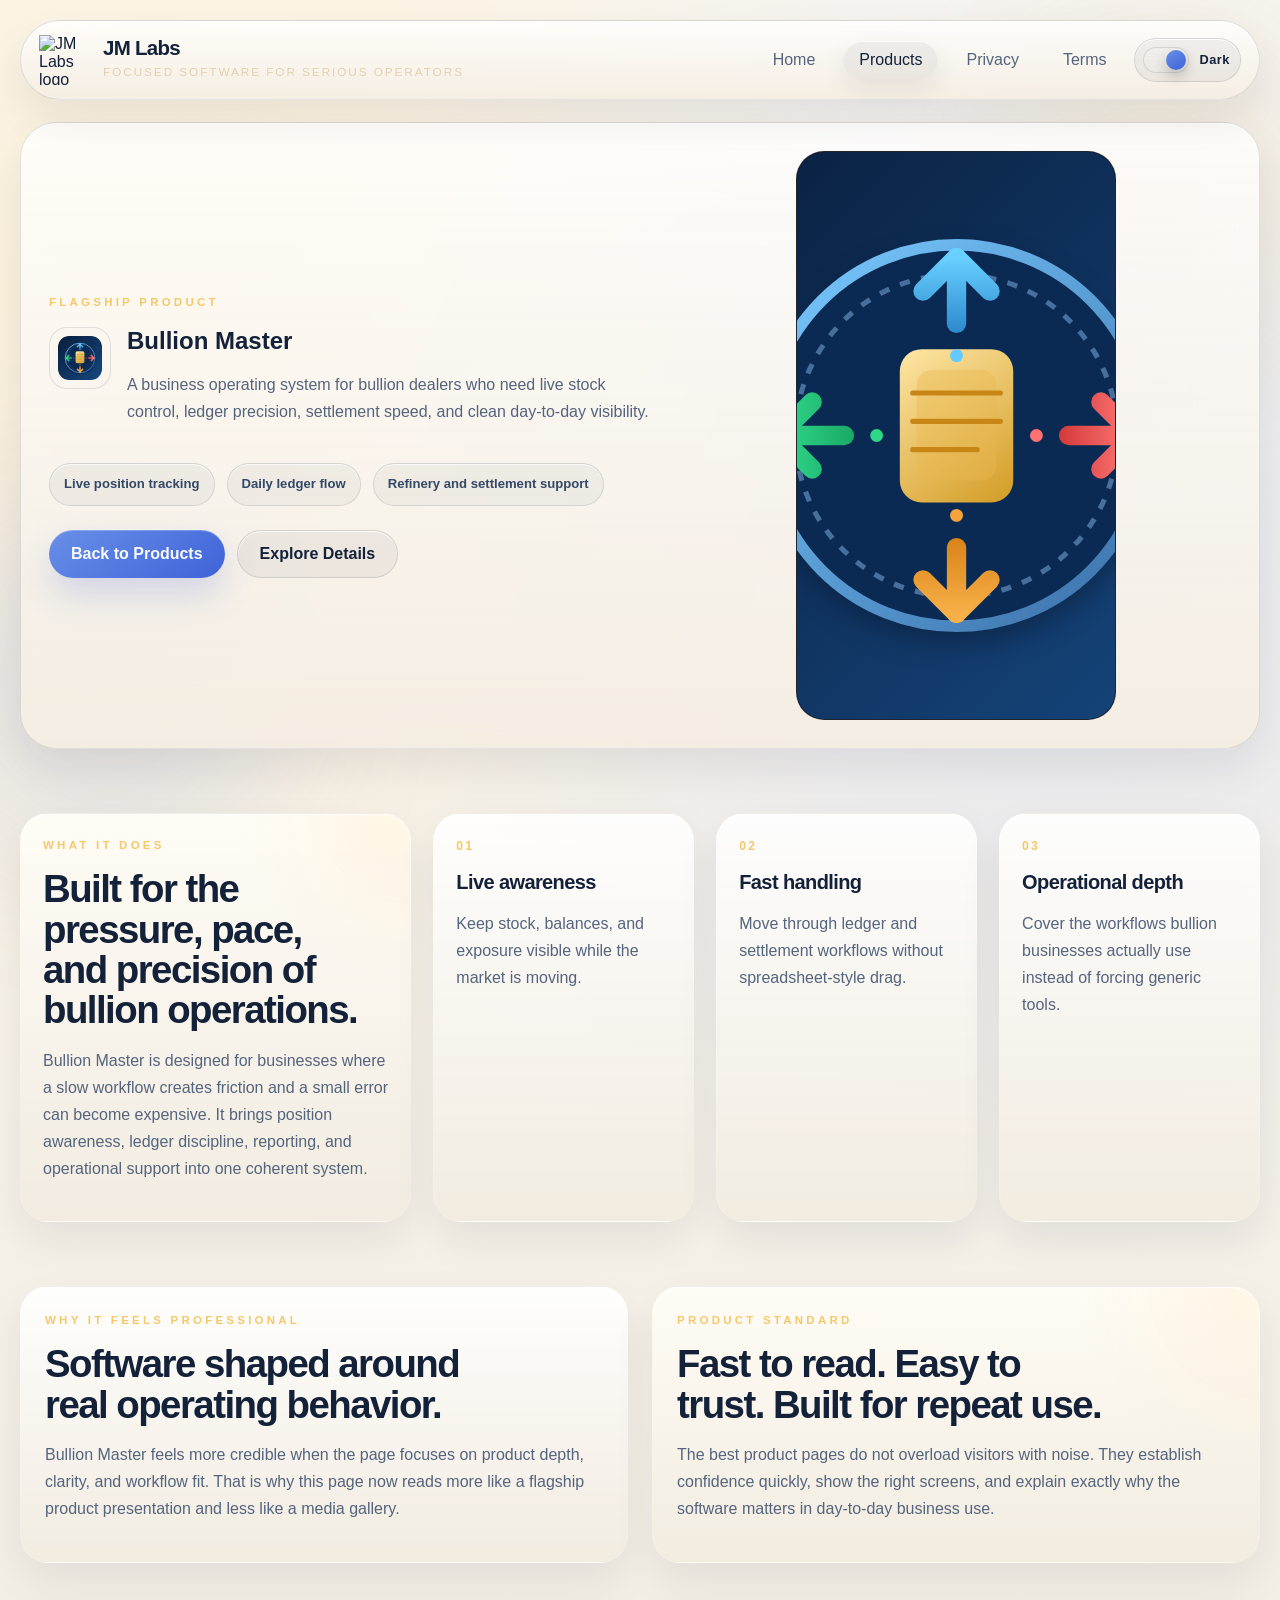
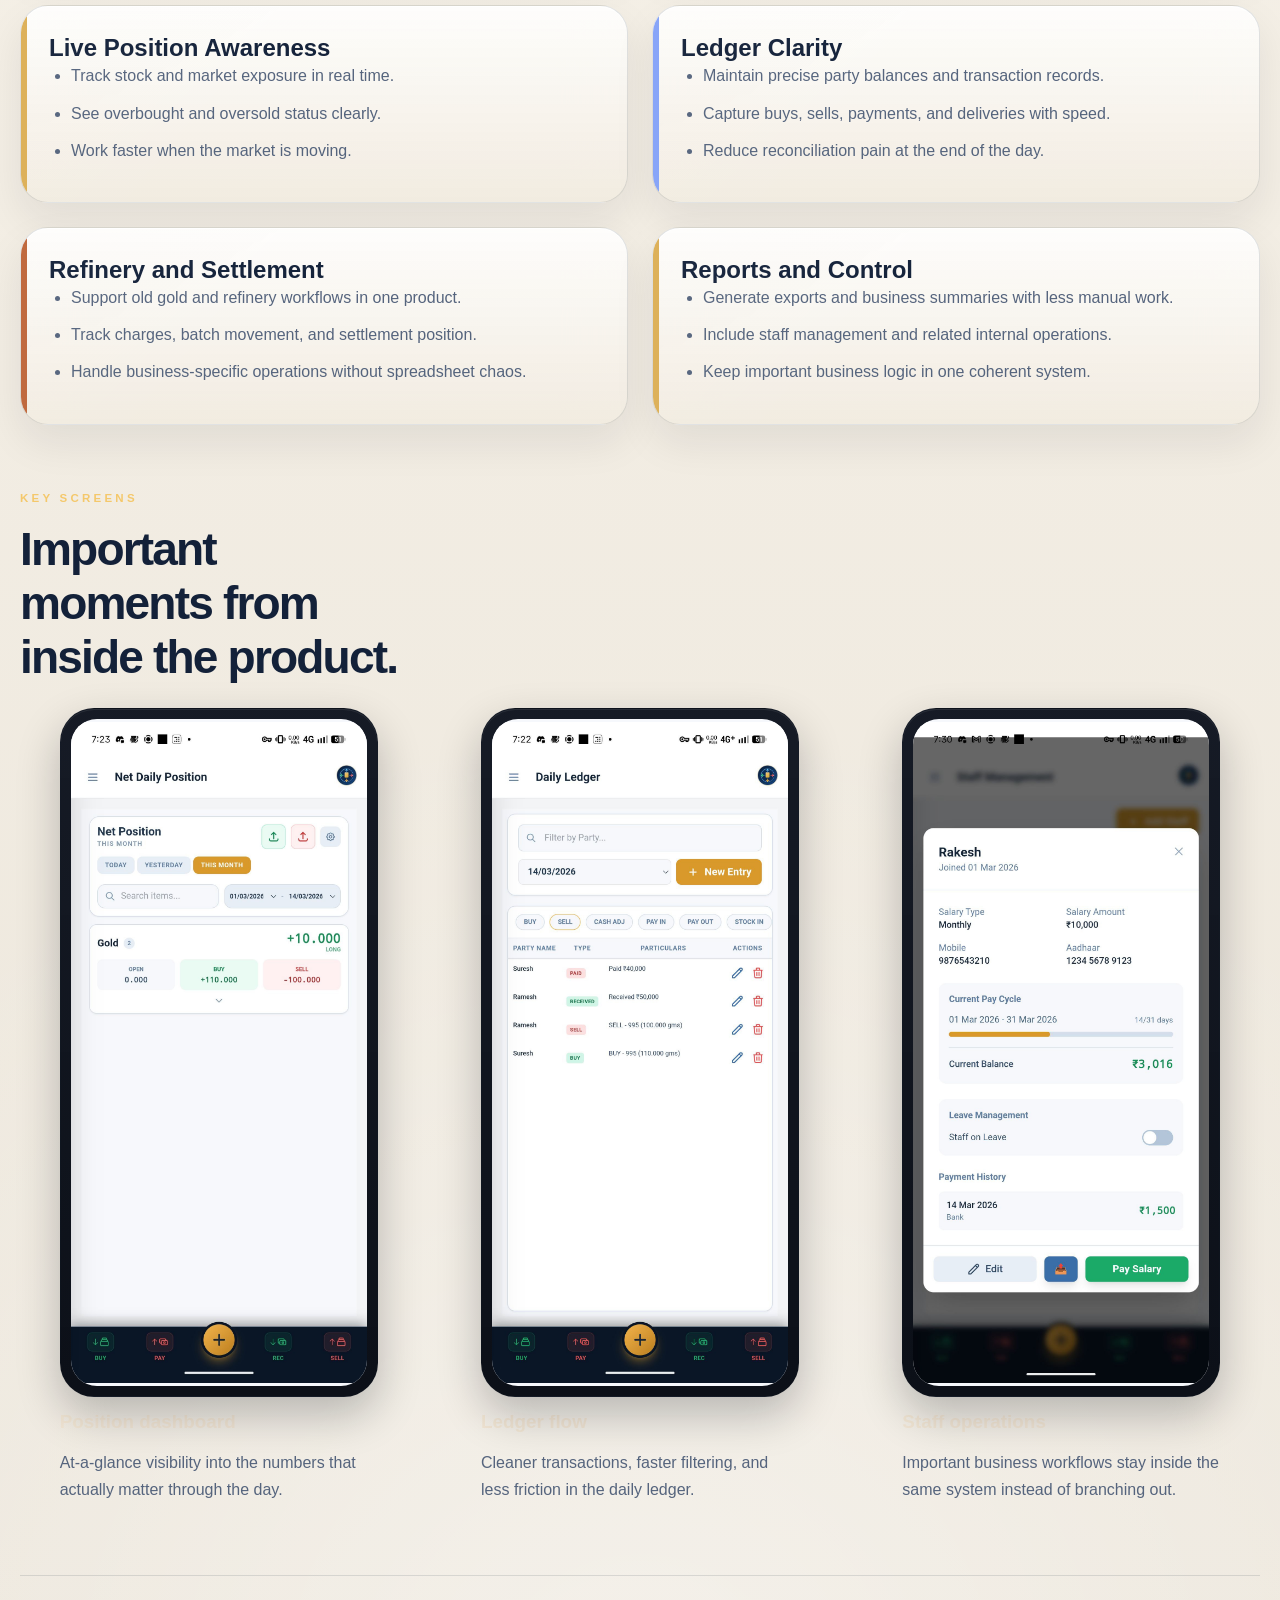
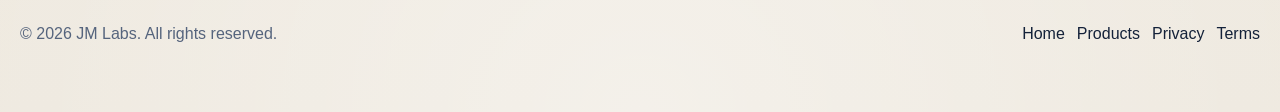
==== bullion-master.html @ 19a1b7b4 "Deploy site from JM-Labs-Pvt-Ltd/JM-Labs-Official-Website@8c43b863557e855a9a0ef1b37d0a8977aa1fcd09" ====
<!DOCTYPE html>
<html lang="en">
  <head>
    <meta charset="UTF-8" />
    <meta name="viewport" content="width=device-width, initial-scale=1.0" />
    <title>Bullion Master | JM Labs</title>
    <meta
      name="description"
      content="Explore Bullion Master by JM Labs, including workflows, key screens, and product details for bullion businesses."
    />
    <script>
      (() => {
        try {
          const savedTheme = localStorage.getItem("jmlabs-theme");
          const systemTheme = window.matchMedia("(prefers-color-scheme: light)").matches ? "light" : "dark";
          document.documentElement.dataset.theme = savedTheme || systemTheme;
        } catch {
          document.documentElement.dataset.theme = "dark";
        }
      })();
    </script>
    <link rel="icon" type="image/svg+xml" href="./assets/jm-labs-icon-final-DJR-SEWx.svg" />
    <script type="module" crossorigin src="./assets/script-Eg68pvs0.js"></script>
    <link rel="stylesheet" crossorigin href="./assets/script-B5YEWej2.css">
  </head>
  <body data-page="products">
    <div class="site-chrome">
      <header class="site-header">
        <a class="brand-mark" href="./index.html" aria-label="JM Labs home">
          <img class="brand-icon" src="data:image/svg+xml,%3csvg%20width='1024'%20height='1024'%20viewBox='0%200%201024%201024'%20xmlns='http://www.w3.org/2000/svg'%20fill='none'%3e%3cdefs%3e%3clinearGradient%20id='bgFinal'%20x1='94'%20y1='88'%20x2='930'%20y2='928'%20gradientUnits='userSpaceOnUse'%3e%3cstop%20stop-color='%231A2234'/%3e%3cstop%20offset='1'%20stop-color='%230C1018'/%3e%3c/linearGradient%3e%3clinearGradient%20id='meshFinal'%20x1='236'%20y1='230'%20x2='776'%20y2='794'%20gradientUnits='userSpaceOnUse'%3e%3cstop%20stop-color='%2391D3FF'/%3e%3cstop%20offset='0.56'%20stop-color='%235A7DE0'/%3e%3cstop%20offset='1'%20stop-color='%23F0BC62'/%3e%3c/linearGradient%3e%3c/defs%3e%3crect%20x='72'%20y='72'%20width='880'%20height='880'%20rx='252'%20fill='url(%23bgFinal)'/%3e%3ccircle%20cx='512'%20cy='512'%20r='308'%20stroke='%23FFFFFF'%20stroke-opacity='0.06'%20stroke-width='2'/%3e%3cg%20stroke='url(%23meshFinal)'%20stroke-width='34'%20stroke-linecap='round'%20stroke-linejoin='round'%3e%3cpath%20d='M274%20306H360V682C360%20734%20334%20770%20284%20770'/%3e%3cpath%20d='M474%20736V324L624%20516L730%20392V736'/%3e%3c/g%3e%3cg%20fill='%23F3C66D'%3e%3ccircle%20cx='360'%20cy='306'%20r='21'/%3e%3ccircle%20cx='284'%20cy='770'%20r='21'/%3e%3ccircle%20cx='474'%20cy='324'%20r='21'/%3e%3ccircle%20cx='624'%20cy='516'%20r='21'/%3e%3ccircle%20cx='730'%20cy='392'%20r='21'/%3e%3ccircle%20cx='730'%20cy='736'%20r='21'/%3e%3c/g%3e%3c/svg%3e" alt="JM Labs logo" />
          <span class="brand-lockup">
            <span class="brand-wordmark">JM Labs</span>
            <span class="brand-caption">Focused software for serious operators</span>
          </span>
        </a>

        <div class="header-controls">
          <nav class="site-nav" id="site-nav">
            <a href="./index.html">Home</a>
            <a class="is-active" href="./product-details.html">Products</a>
            <a href="./privacy-policy.html">Privacy</a>
            <a href="./terms-and-conditions.html">Terms</a>
          </nav>

          <button class="theme-toggle" type="button" data-theme-toggle aria-pressed="false">
            <span class="theme-toggle-track" aria-hidden="true">
              <span class="theme-toggle-thumb"></span>
            </span>
            <span class="theme-toggle-label">Light</span>
          </button>

          <button class="menu-toggle" type="button" aria-expanded="false" aria-controls="site-nav">
            Menu
          </button>
        </div>
      </header>

      <main class="content-page">
        <section class="product-hero reveal">
          <div class="product-hero-copy">
            <p class="eyebrow">Flagship Product</p>
            <div class="portfolio-brand product-hero-brand">
              <img class="product-logo" src="data:image/svg+xml,%3csvg%20width='880'%20height='880'%20viewBox='72%2072%20880%20880'%20xmlns='http://www.w3.org/2000/svg'%20fill='none'%3e%3cdefs%3e%3clinearGradient%20id='bg'%20x1='112'%20y1='120'%20x2='918'%20y2='918'%20gradientUnits='userSpaceOnUse'%3e%3cstop%20stop-color='%230A2040'/%3e%3cstop%20offset='1'%20stop-color='%2315467D'/%3e%3c/linearGradient%3e%3clinearGradient%20id='ring'%20x1='230'%20y1='220'%20x2='800'%20y2='820'%20gradientUnits='userSpaceOnUse'%3e%3cstop%20stop-color='%2378C9FF'/%3e%3cstop%20offset='1'%20stop-color='%233A6EA8'/%3e%3c/linearGradient%3e%3clinearGradient%20id='gold'%20x1='422'%20y1='365'%20x2='610'%20y2='615'%20gradientUnits='userSpaceOnUse'%3e%3cstop%20stop-color='%23FFE9AA'/%3e%3cstop%20offset='1'%20stop-color='%23D29A22'/%3e%3c/linearGradient%3e%3clinearGradient%20id='buy'%20x1='236'%20y1='512'%20x2='350'%20y2='512'%20gradientUnits='userSpaceOnUse'%3e%3cstop%20stop-color='%2330D98B'/%3e%3cstop%20offset='1'%20stop-color='%231BAA67'/%3e%3c/linearGradient%3e%3clinearGradient%20id='sell'%20x1='788'%20y1='512'%20x2='674'%20y2='512'%20gradientUnits='userSpaceOnUse'%3e%3cstop%20stop-color='%23FF7979'/%3e%3cstop%20offset='1'%20stop-color='%23D63B3B'/%3e%3c/linearGradient%3e%3clinearGradient%20id='pay'%20x1='512'%20y1='788'%20x2='512'%20y2='674'%20gradientUnits='userSpaceOnUse'%3e%3cstop%20stop-color='%23F7AF47'/%3e%3cstop%20offset='1'%20stop-color='%23D9851A'/%3e%3c/linearGradient%3e%3clinearGradient%20id='rec'%20x1='512'%20y1='236'%20x2='512'%20y2='350'%20gradientUnits='userSpaceOnUse'%3e%3cstop%20stop-color='%2368D0FF'/%3e%3cstop%20offset='1'%20stop-color='%232E8BCE'/%3e%3c/linearGradient%3e%3cfilter%20id='shadow'%20x='90'%20y='90'%20width='844'%20height='844'%20filterUnits='userSpaceOnUse'%20color-interpolation-filters='sRGB'%3e%3cfeDropShadow%20dx='0'%20dy='18'%20stdDeviation='20'%20flood-color='%2306172F'%20flood-opacity='0.45'/%3e%3c/filter%3e%3c/defs%3e%3crect%20x='72'%20y='72'%20width='880'%20height='880'%20rx='220'%20fill='url(%23bg)'/%3e%3cg%20filter='url(%23shadow)'%3e%3ccircle%20cx='512'%20cy='512'%20r='296'%20fill='%230A2A53'%20stroke='url(%23ring)'%20stroke-width='18'/%3e%3ccircle%20cx='512'%20cy='512'%20r='250'%20stroke='%235E86B5'%20stroke-width='8'%20stroke-dasharray='16%2018'%20opacity='0.75'/%3e%3cpath%20d='M338%20512H236'%20stroke='url(%23buy)'%20stroke-width='30'%20stroke-linecap='round'/%3e%3cpath%20d='M236%20512L288%20460'%20stroke='url(%23buy)'%20stroke-width='30'%20stroke-linecap='round'/%3e%3cpath%20d='M236%20512L288%20564'%20stroke='url(%23buy)'%20stroke-width='30'%20stroke-linecap='round'/%3e%3cpath%20d='M686%20512H788'%20stroke='url(%23sell)'%20stroke-width='30'%20stroke-linecap='round'/%3e%3cpath%20d='M788%20512L736%20460'%20stroke='url(%23sell)'%20stroke-width='30'%20stroke-linecap='round'/%3e%3cpath%20d='M788%20512L736%20564'%20stroke='url(%23sell)'%20stroke-width='30'%20stroke-linecap='round'/%3e%3cpath%20d='M512%20338V236'%20stroke='url(%23rec)'%20stroke-width='30'%20stroke-linecap='round'/%3e%3cpath%20d='M512%20236L460%20288'%20stroke='url(%23rec)'%20stroke-width='30'%20stroke-linecap='round'/%3e%3cpath%20d='M512%20236L564%20288'%20stroke='url(%23rec)'%20stroke-width='30'%20stroke-linecap='round'/%3e%3cpath%20d='M512%20686V788'%20stroke='url(%23pay)'%20stroke-width='30'%20stroke-linecap='round'/%3e%3cpath%20d='M512%20788L460%20736'%20stroke='url(%23pay)'%20stroke-width='30'%20stroke-linecap='round'/%3e%3cpath%20d='M512%20788L564%20736'%20stroke='url(%23pay)'%20stroke-width='30'%20stroke-linecap='round'/%3e%3crect%20x='424'%20y='378'%20width='176'%20height='238'%20rx='34'%20fill='url(%23gold)'/%3e%3crect%20x='450'%20y='410'%20width='124'%20height='172'%20rx='24'%20fill='%23E8B64F'%20opacity='0.4'/%3e%3cpath%20d='M444%20446H580'%20stroke='%23C78616'%20stroke-width='8'%20stroke-linecap='round'/%3e%3cpath%20d='M444%20490H580'%20stroke='%23C78616'%20stroke-width='8'%20stroke-linecap='round'/%3e%3cpath%20d='M444%20534H544'%20stroke='%23C78616'%20stroke-width='8'%20stroke-linecap='round'/%3e%3ccircle%20cx='388'%20cy='512'%20r='10'%20fill='%232ED787'/%3e%3ccircle%20cx='636'%20cy='512'%20r='10'%20fill='%23FF7272'/%3e%3ccircle%20cx='512'%20cy='388'%20r='10'%20fill='%2363CAFF'/%3e%3ccircle%20cx='512'%20cy='636'%20r='10'%20fill='%23F4A43B'/%3e%3c/g%3e%3c/svg%3e" alt="Bullion Master logo" />
              <div>
                <h1>Bullion Master</h1>
                <p class="page-intro">
                  A business operating system for bullion dealers who need live stock control,
                  ledger precision, settlement speed, and clean day-to-day visibility.
                </p>
              </div>
            </div>

            <div class="hero-badges">
              <span>Live position tracking</span>
              <span>Daily ledger flow</span>
              <span>Refinery and settlement support</span>
            </div>

            <div class="hero-actions">
              <a class="button button-primary" href="./product-details.html">Back to Products</a>
              <a class="button button-secondary" href="#bm-details">Explore Details</a>
            </div>
          </div>

          <div class="product-hero-media">
            <div class="video-frame video-frame-large">
              <video autoplay loop muted playsinline poster="data:image/svg+xml,%3csvg%20width='880'%20height='880'%20viewBox='72%2072%20880%20880'%20xmlns='http://www.w3.org/2000/svg'%20fill='none'%3e%3cdefs%3e%3clinearGradient%20id='bg'%20x1='112'%20y1='120'%20x2='918'%20y2='918'%20gradientUnits='userSpaceOnUse'%3e%3cstop%20stop-color='%230A2040'/%3e%3cstop%20offset='1'%20stop-color='%2315467D'/%3e%3c/linearGradient%3e%3clinearGradient%20id='ring'%20x1='230'%20y1='220'%20x2='800'%20y2='820'%20gradientUnits='userSpaceOnUse'%3e%3cstop%20stop-color='%2378C9FF'/%3e%3cstop%20offset='1'%20stop-color='%233A6EA8'/%3e%3c/linearGradient%3e%3clinearGradient%20id='gold'%20x1='422'%20y1='365'%20x2='610'%20y2='615'%20gradientUnits='userSpaceOnUse'%3e%3cstop%20stop-color='%23FFE9AA'/%3e%3cstop%20offset='1'%20stop-color='%23D29A22'/%3e%3c/linearGradient%3e%3clinearGradient%20id='buy'%20x1='236'%20y1='512'%20x2='350'%20y2='512'%20gradientUnits='userSpaceOnUse'%3e%3cstop%20stop-color='%2330D98B'/%3e%3cstop%20offset='1'%20stop-color='%231BAA67'/%3e%3c/linearGradient%3e%3clinearGradient%20id='sell'%20x1='788'%20y1='512'%20x2='674'%20y2='512'%20gradientUnits='userSpaceOnUse'%3e%3cstop%20stop-color='%23FF7979'/%3e%3cstop%20offset='1'%20stop-color='%23D63B3B'/%3e%3c/linearGradient%3e%3clinearGradient%20id='pay'%20x1='512'%20y1='788'%20x2='512'%20y2='674'%20gradientUnits='userSpaceOnUse'%3e%3cstop%20stop-color='%23F7AF47'/%3e%3cstop%20offset='1'%20stop-color='%23D9851A'/%3e%3c/linearGradient%3e%3clinearGradient%20id='rec'%20x1='512'%20y1='236'%20x2='512'%20y2='350'%20gradientUnits='userSpaceOnUse'%3e%3cstop%20stop-color='%2368D0FF'/%3e%3cstop%20offset='1'%20stop-color='%232E8BCE'/%3e%3c/linearGradient%3e%3cfilter%20id='shadow'%20x='90'%20y='90'%20width='844'%20height='844'%20filterUnits='userSpaceOnUse'%20color-interpolation-filters='sRGB'%3e%3cfeDropShadow%20dx='0'%20dy='18'%20stdDeviation='20'%20flood-color='%2306172F'%20flood-opacity='0.45'/%3e%3c/filter%3e%3c/defs%3e%3crect%20x='72'%20y='72'%20width='880'%20height='880'%20rx='220'%20fill='url(%23bg)'/%3e%3cg%20filter='url(%23shadow)'%3e%3ccircle%20cx='512'%20cy='512'%20r='296'%20fill='%230A2A53'%20stroke='url(%23ring)'%20stroke-width='18'/%3e%3ccircle%20cx='512'%20cy='512'%20r='250'%20stroke='%235E86B5'%20stroke-width='8'%20stroke-dasharray='16%2018'%20opacity='0.75'/%3e%3cpath%20d='M338%20512H236'%20stroke='url(%23buy)'%20stroke-width='30'%20stroke-linecap='round'/%3e%3cpath%20d='M236%20512L288%20460'%20stroke='url(%23buy)'%20stroke-width='30'%20stroke-linecap='round'/%3e%3cpath%20d='M236%20512L288%20564'%20stroke='url(%23buy)'%20stroke-width='30'%20stroke-linecap='round'/%3e%3cpath%20d='M686%20512H788'%20stroke='url(%23sell)'%20stroke-width='30'%20stroke-linecap='round'/%3e%3cpath%20d='M788%20512L736%20460'%20stroke='url(%23sell)'%20stroke-width='30'%20stroke-linecap='round'/%3e%3cpath%20d='M788%20512L736%20564'%20stroke='url(%23sell)'%20stroke-width='30'%20stroke-linecap='round'/%3e%3cpath%20d='M512%20338V236'%20stroke='url(%23rec)'%20stroke-width='30'%20stroke-linecap='round'/%3e%3cpath%20d='M512%20236L460%20288'%20stroke='url(%23rec)'%20stroke-width='30'%20stroke-linecap='round'/%3e%3cpath%20d='M512%20236L564%20288'%20stroke='url(%23rec)'%20stroke-width='30'%20stroke-linecap='round'/%3e%3cpath%20d='M512%20686V788'%20stroke='url(%23pay)'%20stroke-width='30'%20stroke-linecap='round'/%3e%3cpath%20d='M512%20788L460%20736'%20stroke='url(%23pay)'%20stroke-width='30'%20stroke-linecap='round'/%3e%3cpath%20d='M512%20788L564%20736'%20stroke='url(%23pay)'%20stroke-width='30'%20stroke-linecap='round'/%3e%3crect%20x='424'%20y='378'%20width='176'%20height='238'%20rx='34'%20fill='url(%23gold)'/%3e%3crect%20x='450'%20y='410'%20width='124'%20height='172'%20rx='24'%20fill='%23E8B64F'%20opacity='0.4'/%3e%3cpath%20d='M444%20446H580'%20stroke='%23C78616'%20stroke-width='8'%20stroke-linecap='round'/%3e%3cpath%20d='M444%20490H580'%20stroke='%23C78616'%20stroke-width='8'%20stroke-linecap='round'/%3e%3cpath%20d='M444%20534H544'%20stroke='%23C78616'%20stroke-width='8'%20stroke-linecap='round'/%3e%3ccircle%20cx='388'%20cy='512'%20r='10'%20fill='%232ED787'/%3e%3ccircle%20cx='636'%20cy='512'%20r='10'%20fill='%23FF7272'/%3e%3ccircle%20cx='512'%20cy='388'%20r='10'%20fill='%2363CAFF'/%3e%3ccircle%20cx='512'%20cy='636'%20r='10'%20fill='%23F4A43B'/%3e%3c/g%3e%3c/svg%3e">
                <source src="./assets/video_2026-03-14_19-19-00-CI0hYrr6.mp4" type="video/mp4" />
              </video>
            </div>
          </div>
        </section>

        <section class="product-summary-section reveal">
          <article class="product-summary-card product-summary-card-lead">
            <p class="eyebrow">What It Does</p>
            <h2>Built for the pressure, pace, and precision of bullion operations.</h2>
            <p>
              Bullion Master is designed for businesses where a slow workflow creates friction and
              a small error can become expensive. It brings position awareness, ledger discipline,
              reporting, and operational support into one coherent system.
            </p>
          </article>

          <article class="product-summary-card">
            <p class="summary-kicker">01</p>
            <h3>Live awareness</h3>
            <p>Keep stock, balances, and exposure visible while the market is moving.</p>
          </article>

          <article class="product-summary-card">
            <p class="summary-kicker">02</p>
            <h3>Fast handling</h3>
            <p>Move through ledger and settlement workflows without spreadsheet-style drag.</p>
          </article>

          <article class="product-summary-card">
            <p class="summary-kicker">03</p>
            <h3>Operational depth</h3>
            <p>Cover the workflows bullion businesses actually use instead of forcing generic tools.</p>
          </article>
        </section>

        <section class="product-proof-section reveal">
          <div class="proof-grid">
            <article class="proof-card">
              <p class="eyebrow">Why It Feels Professional</p>
              <h2>Software shaped around real operating behavior.</h2>
              <p>
                Bullion Master feels more credible when the page focuses on product depth,
                clarity, and workflow fit. That is why this page now reads more like a flagship
                product presentation and less like a media gallery.
              </p>
            </article>

            <article class="proof-card proof-card-highlight">
              <p class="eyebrow">Product Standard</p>
              <h2>Fast to read. Easy to trust. Built for repeat use.</h2>
              <p>
                The best product pages do not overload visitors with noise. They establish
                confidence quickly, show the right screens, and explain exactly why the software
                matters in day-to-day business use.
              </p>
            </article>
          </div>
        </section>

        <section class="detail-grid" id="bm-details">
          <article class="detail-card reveal" data-accent="gold">
            <h2>Live Position Awareness</h2>
            <ul class="detail-list">
              <li>Track stock and market exposure in real time.</li>
              <li>See overbought and oversold status clearly.</li>
              <li>Work faster when the market is moving.</li>
            </ul>
          </article>

          <article class="detail-card reveal" data-accent="ink">
            <h2>Ledger Clarity</h2>
            <ul class="detail-list">
              <li>Maintain precise party balances and transaction records.</li>
              <li>Capture buys, sells, payments, and deliveries with speed.</li>
              <li>Reduce reconciliation pain at the end of the day.</li>
            </ul>
          </article>

          <article class="detail-card reveal" data-accent="copper">
            <h2>Refinery and Settlement</h2>
            <ul class="detail-list">
              <li>Support old gold and refinery workflows in one product.</li>
              <li>Track charges, batch movement, and settlement position.</li>
              <li>Handle business-specific operations without spreadsheet chaos.</li>
            </ul>
          </article>

          <article class="detail-card reveal" data-accent="gold">
            <h2>Reports and Control</h2>
            <ul class="detail-list">
              <li>Generate exports and business summaries with less manual work.</li>
              <li>Include staff management and related internal operations.</li>
              <li>Keep important business logic in one coherent system.</li>
            </ul>
          </article>
        </section>

        <section class="screens-section">
          <div class="section-heading reveal">
            <p class="eyebrow">Key Screens</p>
            <h2>Important moments from inside the product.</h2>
          </div>

          <div class="screens-grid">
            <article class="screen-mockup-wrapper reveal">
              <div class="screen-mockup">
                <div class="screen-mockup-inner">
                  <img src="./assets/photo_2026-03-14_19-44-32-DN5139Eu.jpg" alt="Bullion Master live metal position screen" />
                </div>
              </div>
              <div class="screen-description">
                <h3>Position dashboard</h3>
                <p>At-a-glance visibility into the numbers that actually matter through the day.</p>
              </div>
            </article>

            <article class="screen-mockup-wrapper reveal">
              <div class="screen-mockup">
                <div class="screen-mockup-inner">
                  <img src="./assets/photo_2026-03-14_19-44-14-CC3RrkgY.jpg" alt="Bullion Master digital ledger screen" />
                </div>
              </div>
              <div class="screen-description">
                <h3>Ledger flow</h3>
                <p>Cleaner transactions, faster filtering, and less friction in the daily ledger.</p>
              </div>
            </article>

            <article class="screen-mockup-wrapper reveal">
              <div class="screen-mockup">
                <div class="screen-mockup-inner">
                  <img src="./assets/photo_2026-03-14_19-44-38-XK0mXHyj.jpg" alt="Bullion Master staff management screen" />
                </div>
              </div>
              <div class="screen-description">
                <h3>Staff operations</h3>
                <p>Important business workflows stay inside the same system instead of branching out.</p>
              </div>
            </article>
          </div>
        </section>
      </main>

      <footer class="site-footer">
        <p>&copy; <span data-current-year></span> JM Labs. All rights reserved.</p>
        <div class="footer-links">
          <a href="./index.html">Home</a>
          <a href="./product-details.html">Products</a>
          <a href="./privacy-policy.html">Privacy</a>
          <a href="./terms-and-conditions.html">Terms</a>
        </div>
      </footer>

      <div id="screen-lightbox" class="lightbox" aria-hidden="true">
        <div class="lightbox-backdrop"></div>
        <button class="lightbox-close" type="button" aria-label="Close">&times;</button>
        <div class="lightbox-content"></div>
      </div>
    </div>
  </body>
</html>
---- assets/script-B5YEWej2.css ----
:root{color-scheme:dark;--font-sans: "Avenir Next", "SF Pro Display", "Segoe UI Variable", "Segoe UI", "Helvetica Neue", sans-serif;--cream-50: #fbf6ee;--cream-100: #f4ead9;--cream-200: #e8d4b0;--sand-50: #f8f2e8;--sand-100: #f1e5d3;--sand-200: #e3cfad;--sand-300: #cfb380;--sand-400: #b4894c;--sand-500: #9b6a2f;--ink-950: #0e1016;--ink-900: #131825;--ink-850: #182032;--ink-800: #1e293d;--ink-700: #30415f;--ink-600: #4c5d7d;--mist-300: #d2d8e5;--mist-200: #e5e9f1;--mist-100: #f5f7fb;--copper-400: #c06a3f;--gold-400: #ddb15a;--gold-500: #f4c86b;--glow-a: rgba(255, 210, 128, .24);--glow-b: rgba(124, 157, 255, .2);--surface: rgba(24, 31, 47, .7);--surface-strong: rgba(17, 22, 34, .9);--surface-soft: rgba(255, 255, 255, .07);--line: rgba(255, 255, 255, .12);--line-strong: rgba(255, 255, 255, .22);--text-main: var(--mist-100);--text-soft: #b5bfd1;--text-muted: #8d99b0;--success: #7bc28c;--radius-xl: 36px;--radius-lg: 28px;--radius-md: 20px;--radius-sm: 14px;--content-width: 1240px;--shadow-xl: 0 38px 110px rgba(6, 10, 20, .34);--shadow-lg: 0 24px 60px rgba(7, 10, 18, .24);--shadow-soft: inset 0 1px 0 rgba(255, 255, 255, .14), 0 20px 45px rgba(5, 9, 18, .22);--body-bg-top: #151a28;--body-bg-bottom: #0d111a;--body-glow-c: rgba(255, 240, 214, .06);--panel-base-top: rgba(28, 35, 52, .82);--panel-base-bottom: rgba(15, 20, 32, .9);--header-top: rgba(24, 30, 45, .86);--header-bottom: rgba(18, 23, 36, .82);--panel-highlight-top: rgba(33, 42, 62, .96);--panel-highlight-bottom: rgba(15, 20, 31, .94);--panel-accent-top: rgba(44, 34, 18, .34);--panel-accent-bottom: rgba(22, 30, 46, .94);--panel-feature-top: rgba(31, 41, 60, .96);--panel-feature-bottom: rgba(14, 19, 31, .96);--panel-strong-top: rgba(28, 35, 51, .9);--panel-strong-bottom: rgba(13, 18, 29, .92);--panel-warm-top: rgba(31, 40, 58, .96);--panel-warm-bottom: rgba(13, 18, 28, .94);--panel-cta-top: rgba(52, 39, 18, .34);--panel-cta-bottom: rgba(16, 22, 34, .96);--chip-bg: rgba(255, 255, 255, .08);--chip-text: var(--mist-200);--chip-shadow: inset 0 1px 0 rgba(255, 255, 255, .12);--nav-active-bg: rgba(255, 255, 255, .1);--nav-active-shadow: inset 0 1px 0 rgba(255, 255, 255, .18), 0 10px 18px rgba(5, 8, 16, .14);--button-primary-top: #f6deb0;--button-primary-bottom: #f2c76e;--button-primary-text: #1b150a;--button-primary-shadow: inset 0 1px 0 rgba(255, 255, 255, .36), 0 16px 32px rgba(230, 177, 67, .22);--button-secondary-bg: rgba(255, 255, 255, .07);--button-secondary-shadow: inset 0 1px 0 rgba(255, 255, 255, .12);--heading-top: #f7f9ff;--heading-bottom: #d9e3ff;--accent-link: var(--gold-500)}:root[data-theme=light]{color-scheme:light;--surface: rgba(255, 255, 255, .8);--surface-strong: rgba(244, 237, 226, .96);--surface-soft: rgba(19, 33, 52, .04);--line: rgba(21, 33, 52, .12);--line-strong: rgba(21, 33, 52, .18);--text-main: #132139;--text-soft: #55647d;--text-muted: #8390a5;--body-bg-top: #fbf7ef;--body-bg-bottom: #ece6db;--glow-a: rgba(240, 192, 95, .14);--glow-b: rgba(90, 125, 224, .14);--body-glow-c: rgba(255, 255, 255, .42);--shadow-xl: 0 38px 110px rgba(23, 30, 43, .16);--shadow-lg: 0 24px 60px rgba(23, 30, 43, .1);--shadow-soft: inset 0 1px 0 rgba(255, 255, 255, .88), 0 18px 40px rgba(20, 28, 40, .08);--panel-base-top: rgba(255, 255, 255, .8);--panel-base-bottom: rgba(244, 237, 226, .95);--header-top: rgba(255, 255, 255, .84);--header-bottom: rgba(244, 237, 226, .95);--panel-highlight-top: rgba(255, 255, 255, .92);--panel-highlight-bottom: rgba(243, 236, 224, .97);--panel-accent-top: rgba(251, 245, 232, .96);--panel-accent-bottom: rgba(241, 235, 224, .98);--panel-feature-top: rgba(255, 255, 255, .92);--panel-feature-bottom: rgba(240, 234, 223, .97);--panel-strong-top: rgba(255, 255, 255, .88);--panel-strong-bottom: rgba(241, 235, 224, .96);--panel-warm-top: rgba(255, 252, 246, .96);--panel-warm-bottom: rgba(241, 235, 224, .98);--panel-cta-top: rgba(251, 244, 231, .96);--panel-cta-bottom: rgba(239, 233, 223, .98);--chip-bg: rgba(21, 33, 52, .04);--chip-text: #334867;--chip-shadow: inset 0 1px 0 rgba(255, 255, 255, .72);--nav-active-bg: rgba(21, 33, 52, .06);--nav-active-shadow: inset 0 1px 0 rgba(255, 255, 255, .8), 0 10px 24px rgba(20, 28, 40, .08);--button-primary-top: #698fe8;--button-primary-bottom: #3e63d8;--button-primary-text: #f8fbff;--button-primary-shadow: inset 0 1px 0 rgba(255, 255, 255, .24), 0 16px 34px rgba(62, 99, 216, .2);--button-secondary-bg: rgba(21, 33, 52, .05);--button-secondary-shadow: inset 0 1px 0 rgba(255, 255, 255, .9);--heading-top: #132139;--heading-bottom: #516888;--accent-link: #3e63d8}*{box-sizing:border-box}html{scroll-behavior:smooth}body{margin:0;min-height:100vh;font-family:var(--font-sans);color:var(--text-main);background:radial-gradient(circle at 12% 10%,rgba(255,211,124,.18),transparent 24%),radial-gradient(circle at 82% 16%,rgba(130,165,255,.16),transparent 26%),radial-gradient(circle at 50% 100%,var(--body-glow-c),transparent 30%),linear-gradient(180deg,var(--body-bg-top) 0%,var(--body-bg-bottom) 100%);overflow-x:hidden;-webkit-font-smoothing:antialiased;transition:background .22s ease,color .22s ease}body:before,body:after{content:"";position:fixed;inset:auto;border-radius:999px;filter:blur(80px);pointer-events:none;z-index:0}body:before{top:2rem;right:-2rem;width:20rem;height:20rem;background:var(--glow-a)}body:after{bottom:3rem;left:-4rem;width:22rem;height:22rem;background:var(--glow-b)}a{color:inherit;text-decoration:none}img{display:block;max-width:100%}p,li,span{line-height:1.7}p,li{color:var(--text-soft)}h1,h2,h3,strong{margin:0;color:var(--text-main);text-wrap:balance}.site-chrome{position:relative;z-index:1;width:min(calc(100% - 32px),var(--content-width));margin:0 auto;padding:18px 0 36px}.site-header,.hero-section,.info-card,.portfolio-card,.featured-section,.product-hero,.screen-mockup,.video-card,.cta-section,.page-hero,.detail-card,.story-card,.legal-card,.hero-panel-card{background:linear-gradient(180deg,var(--panel-base-top),var(--panel-base-bottom));border:1px solid var(--line);box-shadow:var(--shadow-soft);backdrop-filter:blur(28px) saturate(130%);-webkit-backdrop-filter:blur(28px) saturate(130%);transition:background .22s ease,border-color .22s ease,box-shadow .22s ease,color .22s ease}.site-header{position:sticky;top:20px;z-index:30;display:flex;align-items:center;justify-content:space-between;gap:20px;padding:14px 18px;border-radius:999px;background:linear-gradient(180deg,var(--header-top),var(--header-bottom))}.brand-mark{display:inline-flex;align-items:center;gap:14px;min-width:0}.header-controls{display:flex;align-items:center;gap:12px;margin-left:auto;position:relative}.brand-icon{width:50px;height:50px;display:block;flex:0 0 auto}.brand-lockup{display:flex;flex-direction:column;min-width:0}.brand-wordmark{font-family:var(--font-sans);font-size:1.28rem;line-height:1;letter-spacing:-.035em;font-weight:650}.brand-caption{margin-top:4px;font-size:.74rem;letter-spacing:.16em;text-transform:uppercase;color:var(--sand-200)}.site-nav,.hero-badges,.hero-badges-compact,.hero-actions,.cta-actions,.footer-links{display:flex;flex-wrap:wrap;gap:12px}.site-nav{align-items:center}.site-nav a{padding:10px 16px;border-radius:999px;color:var(--text-soft);transition:.18s ease}.site-nav a:hover,.site-nav a.is-active{color:var(--text-main);background:var(--nav-active-bg);box-shadow:var(--nav-active-shadow)}.theme-toggle{display:inline-flex;align-items:center;gap:10px;min-height:44px;padding:6px 10px 6px 8px;border:1px solid var(--line);border-radius:999px;background:var(--button-secondary-bg);color:var(--text-main);box-shadow:var(--button-secondary-shadow);cursor:pointer;transition:background .18s ease,border-color .18s ease,box-shadow .18s ease,transform .18s ease}.theme-toggle:hover{transform:translateY(-1px)}.theme-toggle-track{position:relative;width:46px;height:26px;border-radius:999px;background:linear-gradient(180deg,#ffffff24,#ffffff0d);border:1px solid var(--line)}.theme-toggle-thumb{position:absolute;top:2px;left:2px;width:20px;height:20px;border-radius:999px;background:linear-gradient(145deg,var(--button-primary-top),var(--button-primary-bottom));box-shadow:0 6px 14px #0f141f3d;transition:transform .22s ease,background .22s ease}:root[data-theme=light] .theme-toggle-thumb{transform:translate(20px)}.theme-toggle-label{font-size:.8rem;font-weight:800;letter-spacing:.04em}.menu-toggle{display:none;border:1px solid var(--line);border-radius:12px;padding:8px 12px;background:#ffffff0f;color:var(--text-main);font-weight:700;cursor:pointer}.reveal{opacity:0;transform:translateY(24px);transition:opacity .7s ease,transform .7s ease}.reveal.active{opacity:1;transform:translateY(0)}.hero-section{margin-top:22px;padding:34px;border-radius:var(--radius-xl);display:grid;grid-template-columns:minmax(0,1.1fr) minmax(300px,.9fr);gap:22px;position:relative;overflow:hidden}.hero-section:before{content:"";position:absolute;top:0;right:0;bottom:0;left:0;background:linear-gradient(135deg,rgba(255,255,255,.06),transparent 42%),radial-gradient(circle at 72% 22%,rgba(255,213,127,.14),transparent 24%);pointer-events:none}.hero-copy,.hero-panel{position:relative;z-index:1}.eyebrow{margin:0 0 14px;text-transform:uppercase;letter-spacing:.28em;font-size:.72rem;font-weight:800;color:var(--gold-500)}.hero-copy h1,.page-hero h1{font-family:var(--font-sans);font-size:clamp(2.4rem,5vw,4.2rem);line-height:1.02;letter-spacing:-.05em;font-weight:750;max-width:13ch;background:linear-gradient(180deg,var(--heading-top),var(--heading-bottom));-webkit-background-clip:text;background-clip:text;color:transparent}.hero-text,.page-intro,.section-copy{max-width:60ch;margin-top:16px;font-size:1rem}.hero-badges{margin-top:22px}.hero-badges span,.hero-badges-compact span,.status-chip{padding:9px 14px;border-radius:999px;background:var(--chip-bg);border:1px solid var(--line);color:var(--chip-text);font-size:.82rem;font-weight:700;box-shadow:var(--chip-shadow)}.hero-actions{margin-top:24px}.button{display:inline-flex;align-items:center;justify-content:center;min-height:48px;padding:11px 22px;border-radius:999px;font-weight:800;transition:transform .18s ease,box-shadow .18s ease,background .18s ease}.button:hover{transform:translateY(-2px)}.button-primary{color:var(--button-primary-text);background:linear-gradient(145deg,var(--button-primary-top),var(--button-primary-bottom));box-shadow:var(--button-primary-shadow)}.button-secondary{color:var(--text-main);background:var(--button-secondary-bg);border:1px solid var(--line);box-shadow:var(--button-secondary-shadow)}.hero-panel-card,.portfolio-card,.detail-card,.story-card,.legal-card,.info-card,.cta-section,.featured-section,.page-hero{border-radius:var(--radius-lg)}.hero-panel-card{padding:24px;height:100%;background:radial-gradient(circle at top right,rgba(255,212,122,.12),transparent 28%),linear-gradient(180deg,var(--panel-highlight-top),var(--panel-highlight-bottom))}.panel-label,.product-index,.story-step{color:var(--text-muted);text-transform:uppercase;letter-spacing:.18em;font-size:.72rem;font-weight:800}.featured-product-head,.portfolio-brand{display:flex;align-items:center;gap:16px}.featured-product-head{margin-top:16px}.featured-product-head h2,.portfolio-brand h2,.portfolio-brand h3{font-size:1.6rem}.product-logo{width:62px;height:62px;object-fit:contain;border-radius:18px;background:#ffffff0f;border:1px solid var(--line);padding:8px}.signal-list{display:grid;gap:16px;margin-top:26px}.signal-list div{display:grid;grid-template-columns:40px 1fr;gap:12px;align-items:start;padding-top:16px;border-top:1px solid var(--line)}.signal-list strong{color:var(--gold-500);font-size:1.1rem}.section-grid,.portfolio-grid,.detail-grid,.roadmap-grid{display:grid;gap:24px}.intro-grid,.detail-grid{margin-top:42px}.section-grid{grid-template-columns:repeat(2,minmax(0,1fr))}.info-card,.portfolio-card,.detail-card,.story-card,.legal-card,.page-hero,.cta-section{padding:28px}.info-card h2,.section-heading h2,.cta-section h2{font-family:var(--font-sans);letter-spacing:-.04em;font-weight:750}.info-card h2{font-size:2rem;margin-bottom:16px}.accent-card{background:radial-gradient(circle at top right,rgba(255,204,110,.12),transparent 28%),linear-gradient(135deg,var(--panel-accent-top),var(--panel-accent-bottom));border-color:#ddb15a47}.portfolio-section,.screens-section,.roadmap-section{margin-top:64px}.section-heading{margin-bottom:24px;max-width:760px}.section-heading h2{font-size:clamp(1.9rem,3.6vw,2.9rem);max-width:15ch}.portfolio-grid{grid-template-columns:1.4fr 1fr 1fr}.portfolio-card{position:relative;overflow:hidden}.portfolio-card:before,.detail-card:before,.story-card:before{content:"";position:absolute;top:0;right:0;bottom:0;left:0;background:linear-gradient(135deg,rgba(255,255,255,.04),transparent 55%);pointer-events:none}.portfolio-card-featured{background:radial-gradient(circle at top right,rgba(255,210,122,.12),transparent 30%),linear-gradient(180deg,var(--panel-feature-top),var(--panel-feature-bottom))}.portfolio-topline{display:flex;align-items:center;justify-content:space-between;gap:16px}.status-live{background:#7bc28c1f;color:#c8f0d1;border-color:#7bc28c3d}.status-roadmap{background:#ffffff0d}.inline-link{display:inline-block;margin-top:12px;color:var(--accent-link);font-weight:800}.featured-section{margin-top:64px;display:grid;grid-template-columns:minmax(0,1fr) minmax(280px,400px);gap:22px;align-items:center;padding:28px;background:radial-gradient(circle at top right,rgba(255,211,124,.1),transparent 26%),linear-gradient(180deg,var(--panel-base-top),var(--panel-feature-bottom))}.screen-mockup{position:relative;aspect-ratio:9 / 19.5;width:min(100%,318px);padding:10px;border-radius:34px;background:linear-gradient(180deg,#111621fa,#0c1018);overflow:hidden;cursor:zoom-in;margin-inline:auto;box-shadow:inset 0 1px #ffffff14,0 18px 44px #060a123d}.screen-mockup-inner{width:100%;height:100%;border-radius:26px;overflow:hidden;display:flex;align-items:center;justify-content:center;background:#f6f8fc}.screen-mockup-inner img{width:100%;height:100%;object-fit:contain}.screens-grid{display:grid;grid-template-columns:repeat(3,minmax(0,1fr));gap:24px}.screen-mockup-wrapper{display:flex;flex-direction:column;gap:14px;align-items:center}.screen-slider .screen-mockup-inner{position:relative}.screen-slider .slide{position:absolute;top:0;right:0;bottom:0;left:0;opacity:0;transition:opacity .5s ease}.screen-slider .slide.active{opacity:1}.screen-description h3{margin-bottom:6px;font-size:1.18rem;color:var(--sand-100)}.screen-description{max-width:318px}.product-hero{margin-top:24px;padding:28px;border-radius:var(--radius-xl);display:grid;grid-template-columns:minmax(0,1fr) minmax(320px,.9fr);gap:22px;align-items:center}.product-hero-brand{align-items:flex-start}.product-hero-brand h1{margin-bottom:10px}.product-summary-section,.experience-section,.product-proof-section,.video-section{margin-top:64px}.product-summary-section{display:grid;grid-template-columns:1.5fr 1fr 1fr 1fr;gap:22px}.product-summary-card,.experience-card,.proof-card{background:linear-gradient(180deg,var(--panel-strong-top),var(--panel-strong-bottom));border:1px solid rgba(255,255,255,.1);box-shadow:var(--shadow-soft);border-radius:var(--radius-lg)}.product-summary-card{padding:22px}.product-summary-card-lead{background:radial-gradient(circle at top right,rgba(255,208,111,.12),transparent 30%),linear-gradient(180deg,var(--panel-warm-top),var(--panel-warm-bottom))}.product-summary-card h2,.proof-card h2{font-size:clamp(1.8rem,3vw,2.7rem);line-height:1.05;letter-spacing:-.04em;margin-bottom:14px}.product-summary-card h3{margin-bottom:10px;font-size:1.25rem;letter-spacing:-.03em}.summary-kicker,.experience-label{margin:0 0 14px;color:var(--gold-500);text-transform:uppercase;letter-spacing:.18em;font-size:.76rem;font-weight:800}.experience-grid,.proof-grid{display:grid;gap:24px}.experience-grid{grid-template-columns:repeat(3,minmax(0,1fr))}.experience-card{padding:16px;display:flex;flex-direction:column;gap:14px;height:100%}.proof-grid{grid-template-columns:repeat(2,minmax(0,1fr))}.experience-section .section-heading{max-width:760px}.experience-section .section-heading h2{max-width:11ch;font-size:clamp(2.2rem,4.6vw,4.2rem)}.proof-card{padding:24px}.proof-card-highlight{background:radial-gradient(circle at top right,rgba(255,208,111,.12),transparent 28%),linear-gradient(180deg,var(--panel-warm-top),var(--panel-strong-bottom))}.video-grid{display:grid;grid-template-columns:repeat(3,minmax(0,1fr));gap:24px}.video-card{padding:18px;border-radius:var(--radius-lg)}.video-frame{position:relative;aspect-ratio:9 / 16;overflow:hidden;border-radius:28px;background:linear-gradient(180deg,#060a11f5,#0a0e16fa);border:1px solid rgba(255,255,255,.08)}.video-frame-large{min-height:430px;max-width:320px;margin-inline:auto}.video-frame video{width:100%;height:100%;display:block;object-fit:cover}.screen-slider .slide{object-fit:contain;background:#f6f8fc}.page-hero{margin-top:32px}.content-page .page-hero h1{max-width:16ch}.product-page-grid{margin-top:24px}.detail-grid{grid-template-columns:repeat(2,minmax(0,1fr))}.detail-card{position:relative;overflow:hidden;background:linear-gradient(180deg,var(--panel-strong-top),var(--panel-strong-bottom))}.detail-card:after{content:"";position:absolute;left:0;top:0;width:6px;height:100%;background:var(--gold-400)}.detail-card[data-accent=ink]:after{background:#88a5f8}.detail-card[data-accent=copper]:after{background:var(--copper-400)}.detail-list{margin:0;padding-left:22px}.detail-list li{margin-bottom:10px}.roadmap-grid{grid-template-columns:repeat(3,minmax(0,1fr))}.story-card{position:relative}.story-step{display:inline-block;margin-bottom:12px}.story-card h3{margin-bottom:10px;font-size:1.35rem}.cta-section{margin-top:68px;display:flex;align-items:center;justify-content:space-between;gap:24px;background:radial-gradient(circle at top right,rgba(255,209,122,.12),transparent 28%),linear-gradient(135deg,var(--panel-cta-top),var(--panel-cta-bottom))}.cta-section h2{font-size:clamp(1.8rem,3.6vw,2.6rem);max-width:18ch}.legal-page .page-hero{margin-bottom:28px}.legal-card h2{margin-top:24px;margin-bottom:10px;font-size:1.3rem}.legal-card h2:first-child{margin-top:0}.site-footer{margin-top:56px;padding:28px 0 12px;border-top:1px solid var(--line);display:flex;align-items:center;justify-content:space-between;gap:18px}.lightbox{position:fixed;top:0;right:0;bottom:0;left:0;z-index:100;display:none;align-items:center;justify-content:center}.lightbox.active{display:flex}.lightbox-backdrop{position:absolute;top:0;right:0;bottom:0;left:0;background:#04060be0;-webkit-backdrop-filter:blur(10px);backdrop-filter:blur(10px)}.lightbox-content{position:relative;z-index:1;max-width:min(92vw,440px);max-height:90vh}.lightbox-content img,.lightbox-content video{width:100%;max-height:90vh;object-fit:contain;border-radius:26px;box-shadow:var(--shadow-xl)}.lightbox-close{position:absolute;top:24px;right:24px;z-index:1;width:48px;height:48px;border:1px solid var(--line);border-radius:999px;background:#ffffff14;color:#fff;font-size:1.8rem;cursor:pointer}@media (max-width: 1120px){.menu-toggle{display:inline-flex;align-items:center;justify-content:center}.site-nav{display:none;position:absolute;top:calc(100% + 12px);right:0;width:min(320px,calc(100vw - 40px));flex-direction:column;padding:18px;background:linear-gradient(180deg,var(--header-top),var(--header-bottom));border:1px solid var(--line);border-radius:24px;box-shadow:var(--shadow-soft)}.site-nav.is-open{display:flex}.site-nav a{width:100%;text-align:center}.hero-section,.featured-section,.product-hero,.portfolio-grid,.roadmap-grid{grid-template-columns:1fr}.product-summary-section,.experience-grid,.proof-grid,.video-grid,.screens-grid{grid-template-columns:repeat(2,minmax(0,1fr))}}@media (max-width: 820px){.section-grid,.product-summary-section,.detail-grid,.experience-grid,.proof-grid,.video-grid,.screens-grid,.site-footer,.cta-section{grid-template-columns:1fr}.site-footer,.cta-section{display:grid}.hero-section,.featured-section,.product-hero,.info-card,.portfolio-card,.detail-card,.story-card,.legal-card,.page-hero,.cta-section{padding:22px}.hero-copy h1,.page-hero h1{max-width:100%}.video-frame-large{min-height:360px}}@media (max-width: 620px){.site-chrome{width:min(calc(100% - 20px),var(--content-width));padding-top:12px}.site-header{top:12px;border-radius:26px}.brand-caption,.theme-toggle-label{display:none}.hero-copy h1,.page-hero h1{font-size:clamp(2.5rem,12vw,3.6rem)}.video-grid,.screens-grid{grid-template-columns:1fr}}
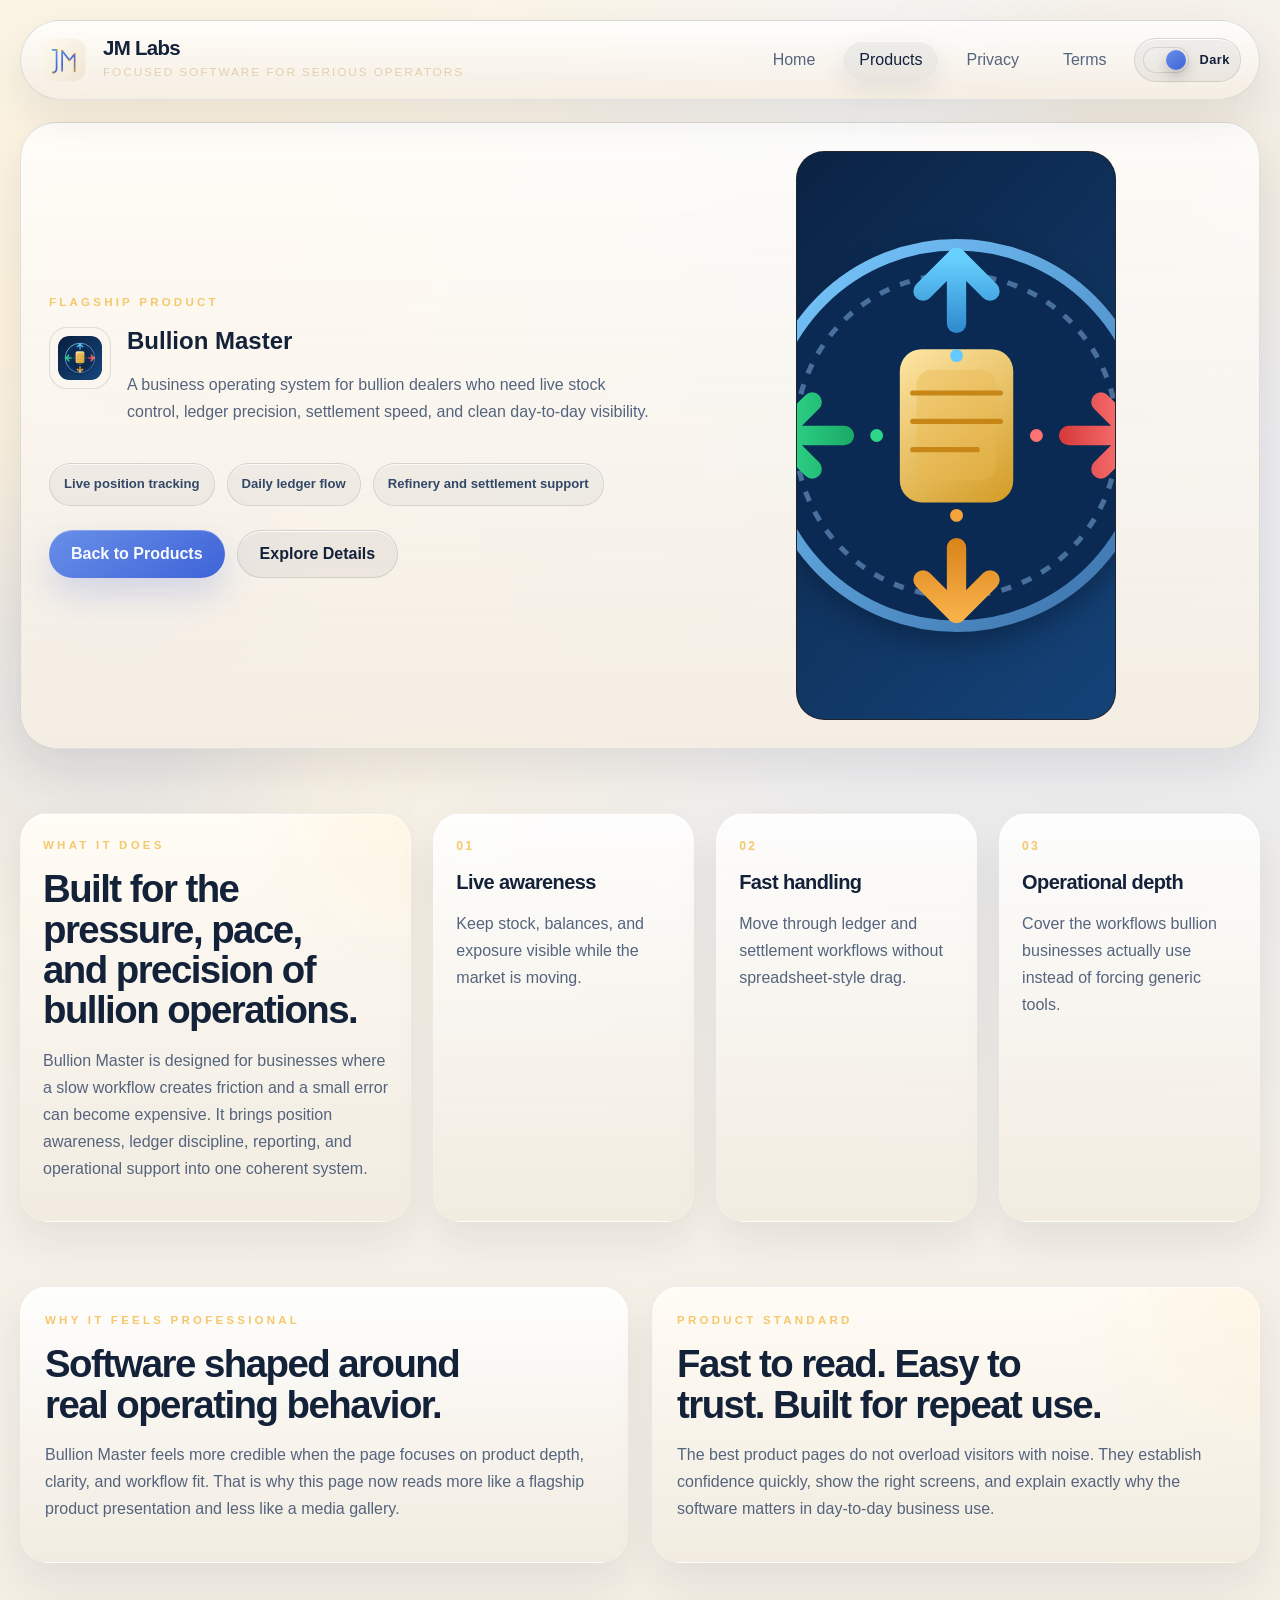
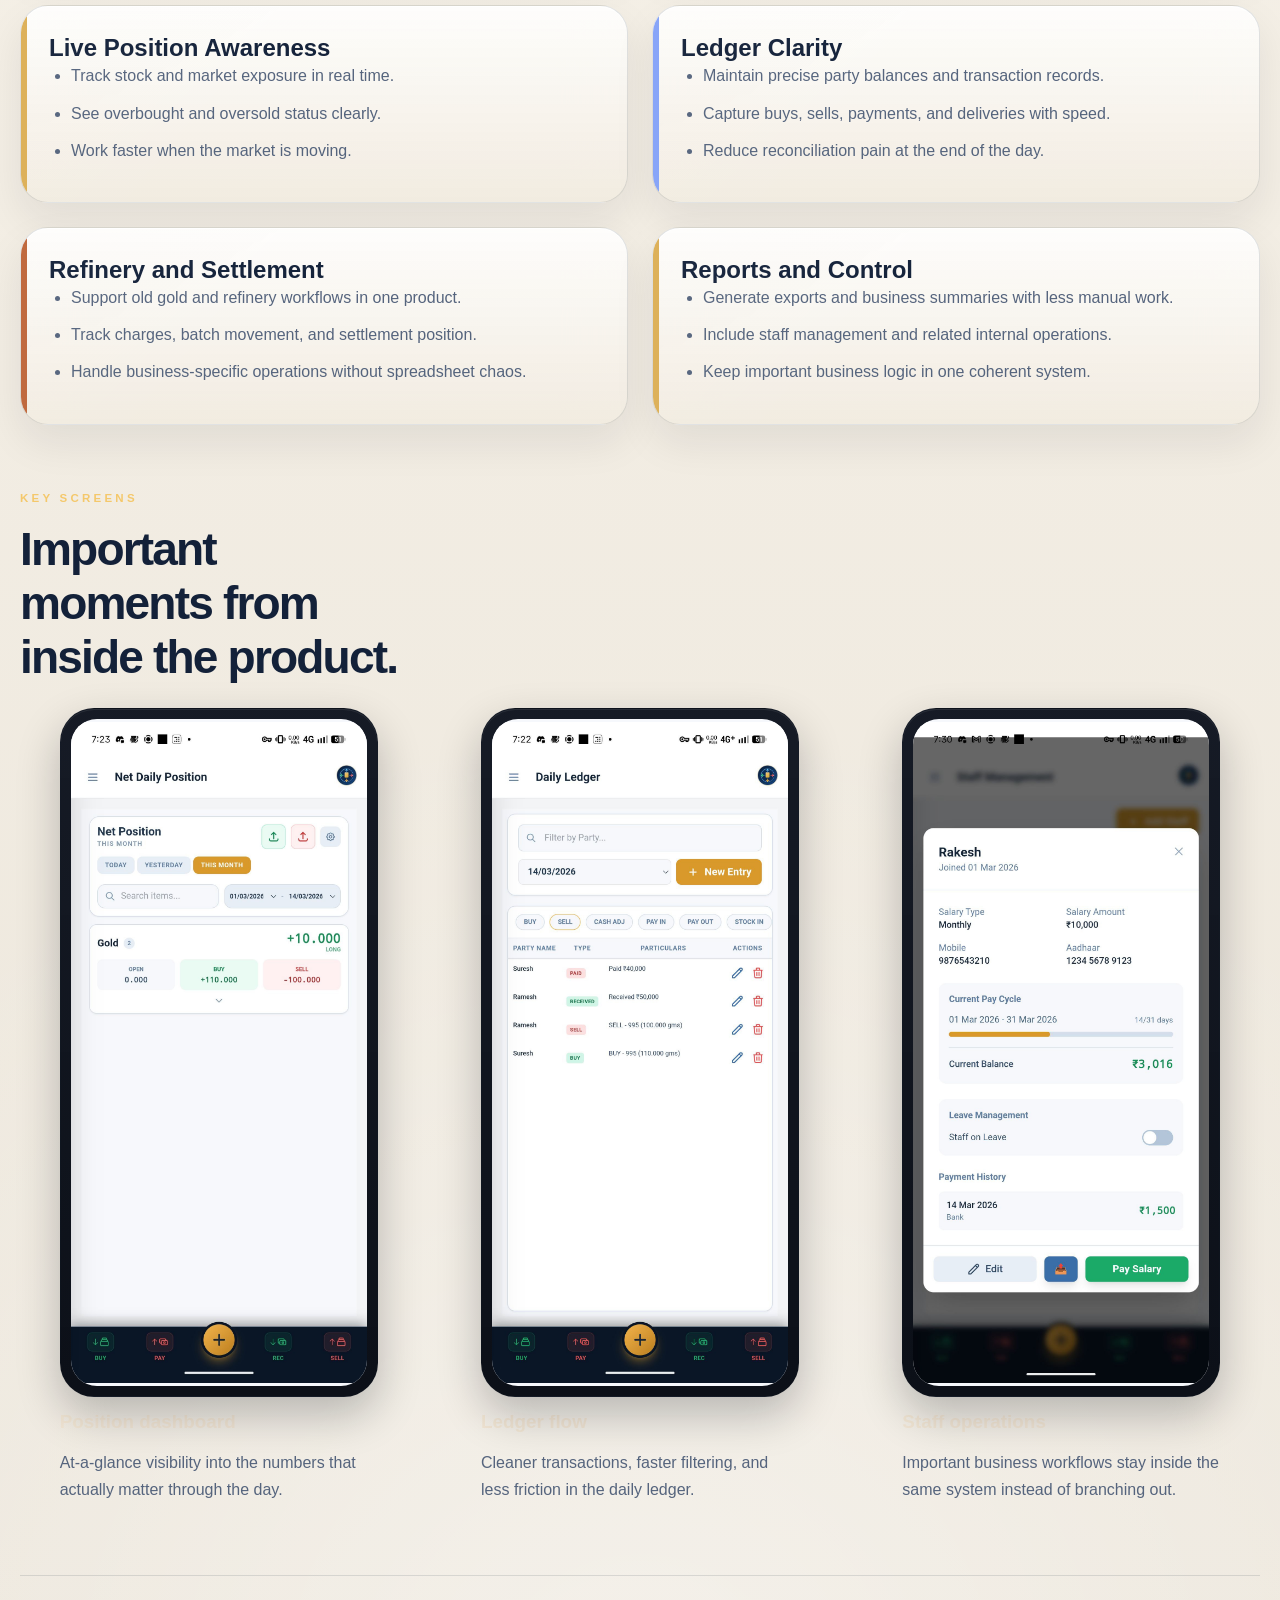
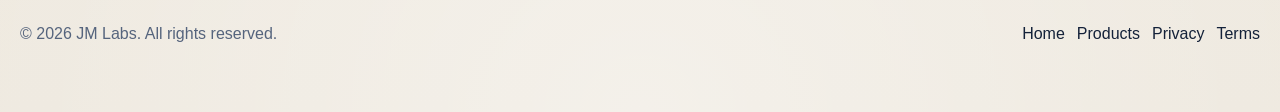
==== commit d158b790: "Deploy site from JM-Labs-Pvt-Ltd/JM-Labs-Official-Website@31a5e80a26807ccc14a2ab20f1e2085db638b1c6" ====
--- a/bullion-master.html
+++ b/bullion-master.html
@@ -19,15 +19,15 @@
         }
       })();
     </script>
-    <link rel="icon" type="image/svg+xml" href="./assets/jm-labs-icon-final-DJR-SEWx.svg" />
-    <script type="module" crossorigin src="./assets/script-Eg68pvs0.js"></script>
+    <link rel="icon" type="image/svg+xml" href="./assets/jm-labs-icon-final-DKYKXezw.svg" />
+    <script type="module" crossorigin src="./assets/script-ZB11gJX_.js"></script>
     <link rel="stylesheet" crossorigin href="./assets/script-B5YEWej2.css">
   </head>
   <body data-page="products">
     <div class="site-chrome">
       <header class="site-header">
         <a class="brand-mark" href="./index.html" aria-label="JM Labs home">
-          <img class="brand-icon" src="data:image/svg+xml,%3csvg%20width='1024'%20height='1024'%20viewBox='0%200%201024%201024'%20xmlns='http://www.w3.org/2000/svg'%20fill='none'%3e%3cdefs%3e%3clinearGradient%20id='bgFinal'%20x1='94'%20y1='88'%20x2='930'%20y2='928'%20gradientUnits='userSpaceOnUse'%3e%3cstop%20stop-color='%231A2234'/%3e%3cstop%20offset='1'%20stop-color='%230C1018'/%3e%3c/linearGradient%3e%3clinearGradient%20id='meshFinal'%20x1='236'%20y1='230'%20x2='776'%20y2='794'%20gradientUnits='userSpaceOnUse'%3e%3cstop%20stop-color='%2391D3FF'/%3e%3cstop%20offset='0.56'%20stop-color='%235A7DE0'/%3e%3cstop%20offset='1'%20stop-color='%23F0BC62'/%3e%3c/linearGradient%3e%3c/defs%3e%3crect%20x='72'%20y='72'%20width='880'%20height='880'%20rx='252'%20fill='url(%23bgFinal)'/%3e%3ccircle%20cx='512'%20cy='512'%20r='308'%20stroke='%23FFFFFF'%20stroke-opacity='0.06'%20stroke-width='2'/%3e%3cg%20stroke='url(%23meshFinal)'%20stroke-width='34'%20stroke-linecap='round'%20stroke-linejoin='round'%3e%3cpath%20d='M274%20306H360V682C360%20734%20334%20770%20284%20770'/%3e%3cpath%20d='M474%20736V324L624%20516L730%20392V736'/%3e%3c/g%3e%3cg%20fill='%23F3C66D'%3e%3ccircle%20cx='360'%20cy='306'%20r='21'/%3e%3ccircle%20cx='284'%20cy='770'%20r='21'/%3e%3ccircle%20cx='474'%20cy='324'%20r='21'/%3e%3ccircle%20cx='624'%20cy='516'%20r='21'/%3e%3ccircle%20cx='730'%20cy='392'%20r='21'/%3e%3ccircle%20cx='730'%20cy='736'%20r='21'/%3e%3c/g%3e%3c/svg%3e" alt="JM Labs logo" />
+          <img class="brand-icon" src="data:image/svg+xml,%3csvg%20width='1024'%20height='1024'%20viewBox='0%200%201024%201024'%20xmlns='http://www.w3.org/2000/svg'%20fill='none'%3e%3cdefs%3e%3clinearGradient%20id='bgFinalLocal'%20x1='94'%20y1='88'%20x2='930'%20y2='928'%20gradientUnits='userSpaceOnUse'%3e%3cstop%20stop-color='%231A2234'/%3e%3cstop%20offset='1'%20stop-color='%230C1018'/%3e%3c/linearGradient%3e%3clinearGradient%20id='meshFinalLocal'%20x1='236'%20y1='230'%20x2='776'%20y2='794'%20gradientUnits='userSpaceOnUse'%3e%3cstop%20stop-color='%2391D3FF'/%3e%3cstop%20offset='0.56'%20stop-color='%235A7DE0'/%3e%3cstop%20offset='1'%20stop-color='%23F0BC62'/%3e%3c/linearGradient%3e%3c/defs%3e%3crect%20x='72'%20y='72'%20width='880'%20height='880'%20rx='252'%20fill='url(%23bgFinalLocal)'/%3e%3ccircle%20cx='512'%20cy='512'%20r='308'%20stroke='%23FFFFFF'%20stroke-opacity='0.06'%20stroke-width='2'/%3e%3cg%20stroke='url(%23meshFinalLocal)'%20stroke-width='34'%20stroke-linecap='round'%20stroke-linejoin='round'%3e%3cpath%20d='M274%20306H360V682C360%20734%20334%20770%20284%20770'/%3e%3cpath%20d='M474%20736V324L624%20516L730%20392V736'/%3e%3c/g%3e%3cg%20fill='%23F3C66D'%3e%3ccircle%20cx='360'%20cy='306'%20r='21'/%3e%3ccircle%20cx='284'%20cy='770'%20r='21'/%3e%3ccircle%20cx='474'%20cy='324'%20r='21'/%3e%3ccircle%20cx='624'%20cy='516'%20r='21'/%3e%3ccircle%20cx='730'%20cy='392'%20r='21'/%3e%3ccircle%20cx='730'%20cy='736'%20r='21'/%3e%3c/g%3e%3c/svg%3e" alt="JM Labs logo" />
           <span class="brand-lockup">
             <span class="brand-wordmark">JM Labs</span>
             <span class="brand-caption">Focused software for serious operators</span>
